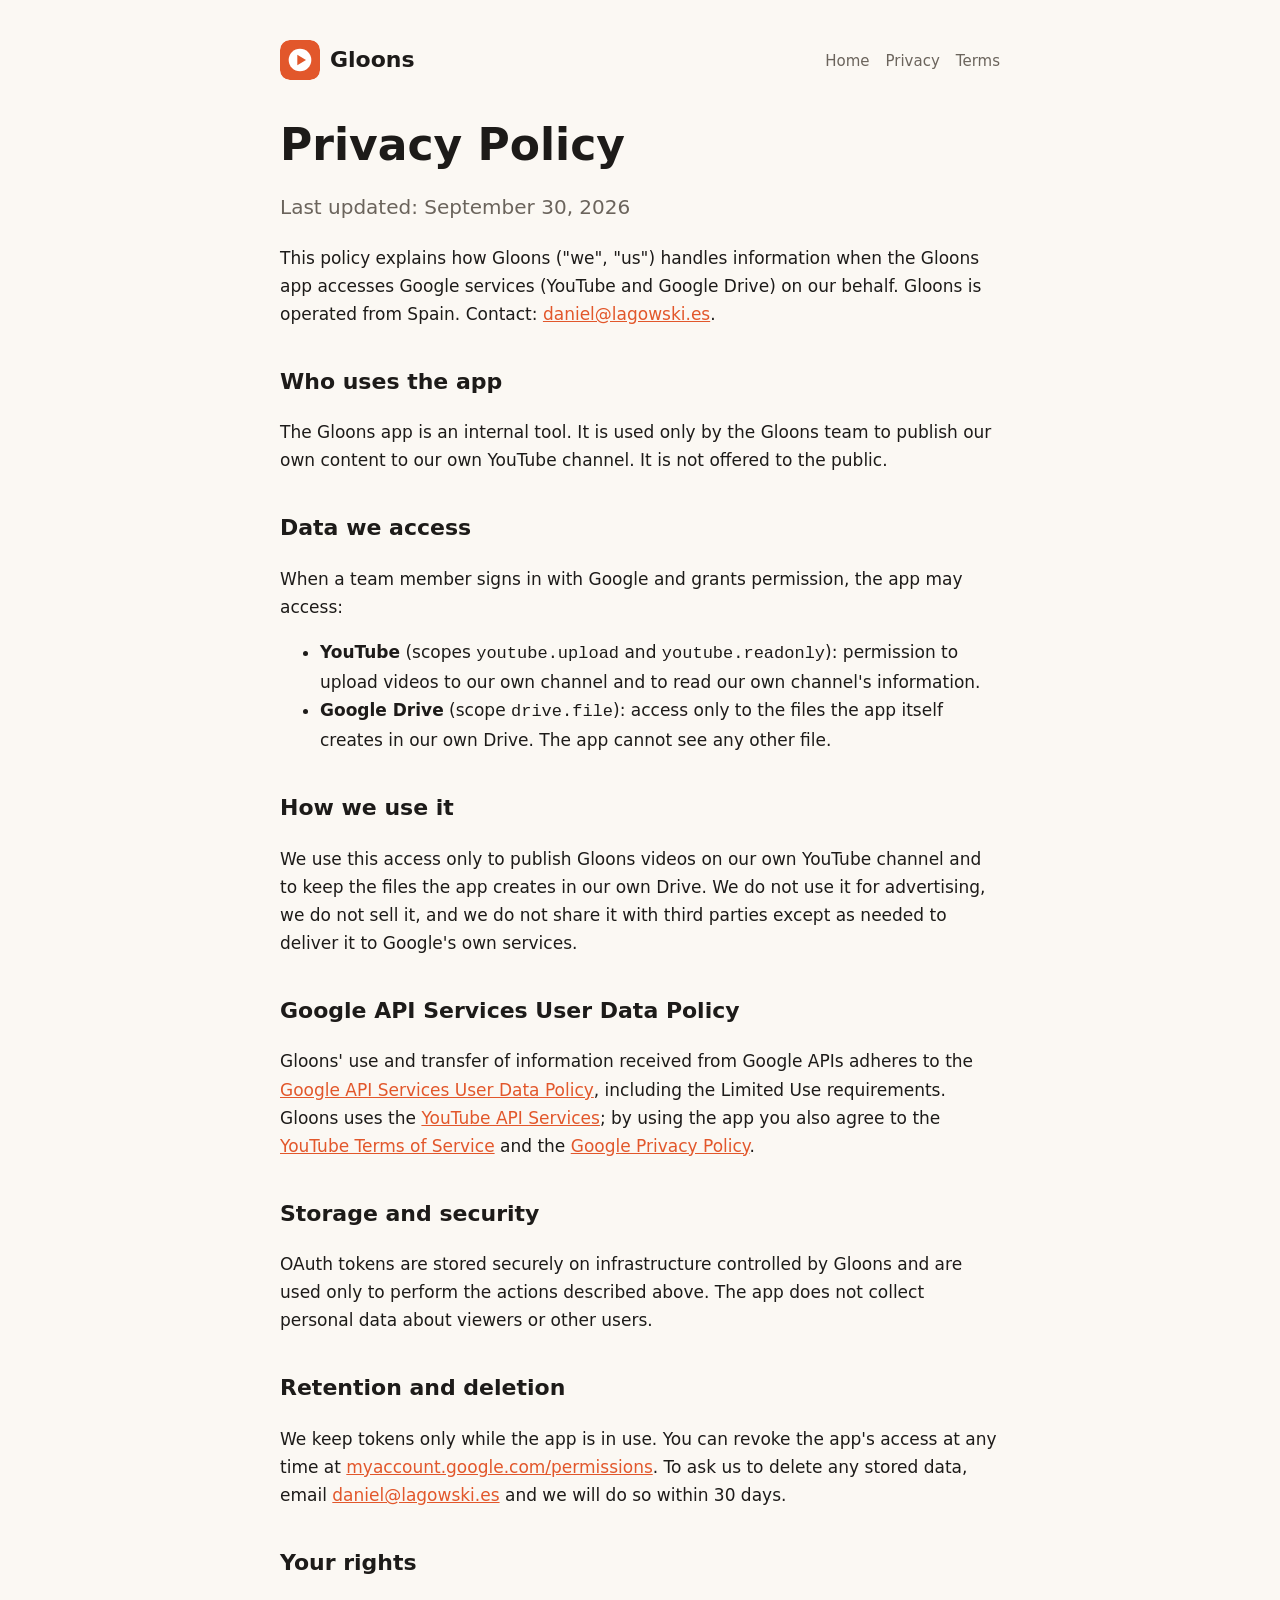
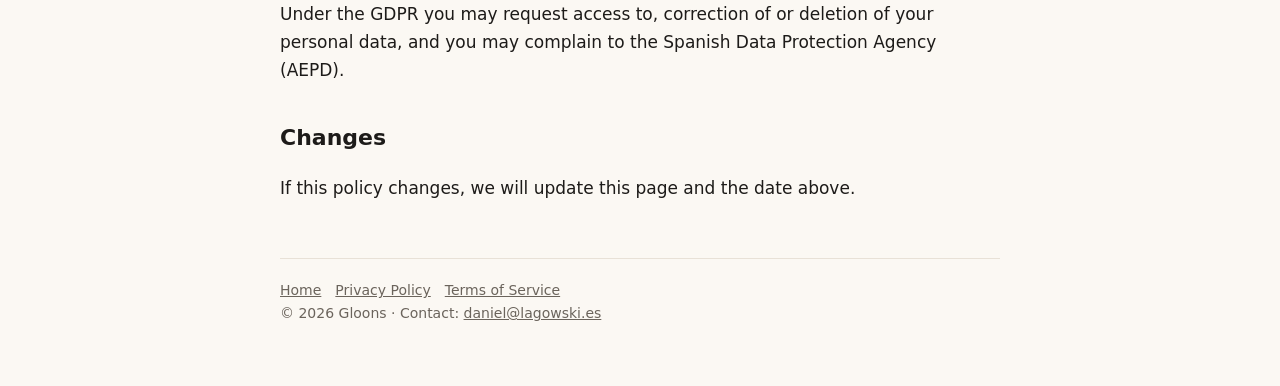
==== privacy.html @ 2d273062 "Gloons site: home, privacy policy and terms (for the Google OAuth app) Co-Authored-By: Claude Opus 5" ====
<!doctype html><html lang="en"><head><meta charset="utf-8"><meta name="viewport" content="width=device-width,initial-scale=1"><title>Privacy Policy - Gloons</title><meta name="description" content="How the Gloons app handles data."><link rel="icon" href="/logo.svg"><link rel="stylesheet" href="/style.css"></head><body><div class="wrap"><header><a class="brand" href="/"><img src="/logo.svg" alt="Gloons logo">Gloons</a><nav><a href="/">Home</a><a href="/privacy.html">Privacy</a><a href="/terms.html">Terms</a></nav></header>
<h1>Privacy Policy</h1><p class="lead">Last updated: September 30, 2026</p>
<p>This policy explains how Gloons ("we", "us") handles information when the Gloons app accesses Google services (YouTube and Google Drive) on our behalf. Gloons is operated from Spain. Contact: <a href="mailto:daniel@lagowski.es">daniel@lagowski.es</a>.</p>
<h2>Who uses the app</h2><p>The Gloons app is an internal tool. It is used only by the Gloons team to publish our own content to our own YouTube channel. It is not offered to the public.</p>
<h2>Data we access</h2><p>When a team member signs in with Google and grants permission, the app may access:</p>
<ul><li><strong>YouTube</strong> (scopes <code>youtube.upload</code> and <code>youtube.readonly</code>): permission to upload videos to our own channel and to read our own channel's information.</li>
<li><strong>Google Drive</strong> (scope <code>drive.file</code>): access only to the files the app itself creates in our own Drive. The app cannot see any other file.</li></ul>
<h2>How we use it</h2><p>We use this access only to publish Gloons videos on our own YouTube channel and to keep the files the app creates in our own Drive. We do not use it for advertising, we do not sell it, and we do not share it with third parties except as needed to deliver it to Google's own services.</p>
<h2>Google API Services User Data Policy</h2><p>Gloons' use and transfer of information received from Google APIs adheres to the <a href="https://developers.google.com/terms/api-services-user-data-policy">Google API Services User Data Policy</a>, including the Limited Use requirements. Gloons uses the <a href="https://developers.google.com/youtube/terms/api-services-terms-of-service">YouTube API Services</a>; by using the app you also agree to the <a href="https://www.youtube.com/t/terms">YouTube Terms of Service</a> and the <a href="https://policies.google.com/privacy">Google Privacy Policy</a>.</p>
<h2>Storage and security</h2><p>OAuth tokens are stored securely on infrastructure controlled by Gloons and are used only to perform the actions described above. The app does not collect personal data about viewers or other users.</p>
<h2>Retention and deletion</h2><p>We keep tokens only while the app is in use. You can revoke the app's access at any time at <a href="https://myaccount.google.com/permissions">myaccount.google.com/permissions</a>. To ask us to delete any stored data, email <a href="mailto:daniel@lagowski.es">daniel@lagowski.es</a> and we will do so within 30 days.</p>
<h2>Your rights</h2><p>Under the GDPR you may request access to, correction of or deletion of your personal data, and you may complain to the Spanish Data Protection Agency (AEPD).</p>
<h2>Changes</h2><p>If this policy changes, we will update this page and the date above.</p>
<footer><a href="/">Home</a><a href="/privacy.html">Privacy Policy</a><a href="/terms.html">Terms of Service</a><br>&copy; 2026 Gloons &middot; Contact: <a href="mailto:daniel@lagowski.es">daniel@lagowski.es</a></footer></div></body></html>
---- style.css ----
:root{--bg:#fbf8f3;--fg:#1d1b19;--muted:#6b645c;--accent:#e2572b;--card:#fff;--line:#e8e1d7}
@media (prefers-color-scheme:dark){:root{--bg:#161412;--fg:#f1ece6;--muted:#a79f95;--accent:#ff7a4d;--card:#1f1c19;--line:#2e2a26}}
*{box-sizing:border-box}body{margin:0;background:var(--bg);color:var(--fg);font:17px/1.65 system-ui,-apple-system,"Segoe UI",Roboto,sans-serif}
.wrap{max-width:760px;margin:0 auto;padding:40px 20px 64px}
header{display:flex;align-items:center;justify-content:space-between;gap:16px;flex-wrap:wrap;margin-bottom:40px}
.brand{display:flex;align-items:center;gap:10px;font-weight:800;font-size:22px;color:var(--fg);text-decoration:none}
.brand img{width:40px;height:40px;border-radius:10px}
nav a{color:var(--muted);text-decoration:none;margin-left:16px;font-size:15px}nav a:hover{color:var(--accent)}
h1{font-size:clamp(30px,6vw,44px);line-height:1.15;margin:0 0 12px}h2{margin-top:36px;font-size:22px}
.lead{font-size:20px;color:var(--muted)}a{color:var(--accent)}
.card{background:var(--card);border:1px solid var(--line);border-radius:14px;padding:20px 22px;margin:20px 0}
footer{margin-top:56px;padding-top:20px;border-top:1px solid var(--line);color:var(--muted);font-size:14px}
footer a{color:var(--muted);margin-right:14px}
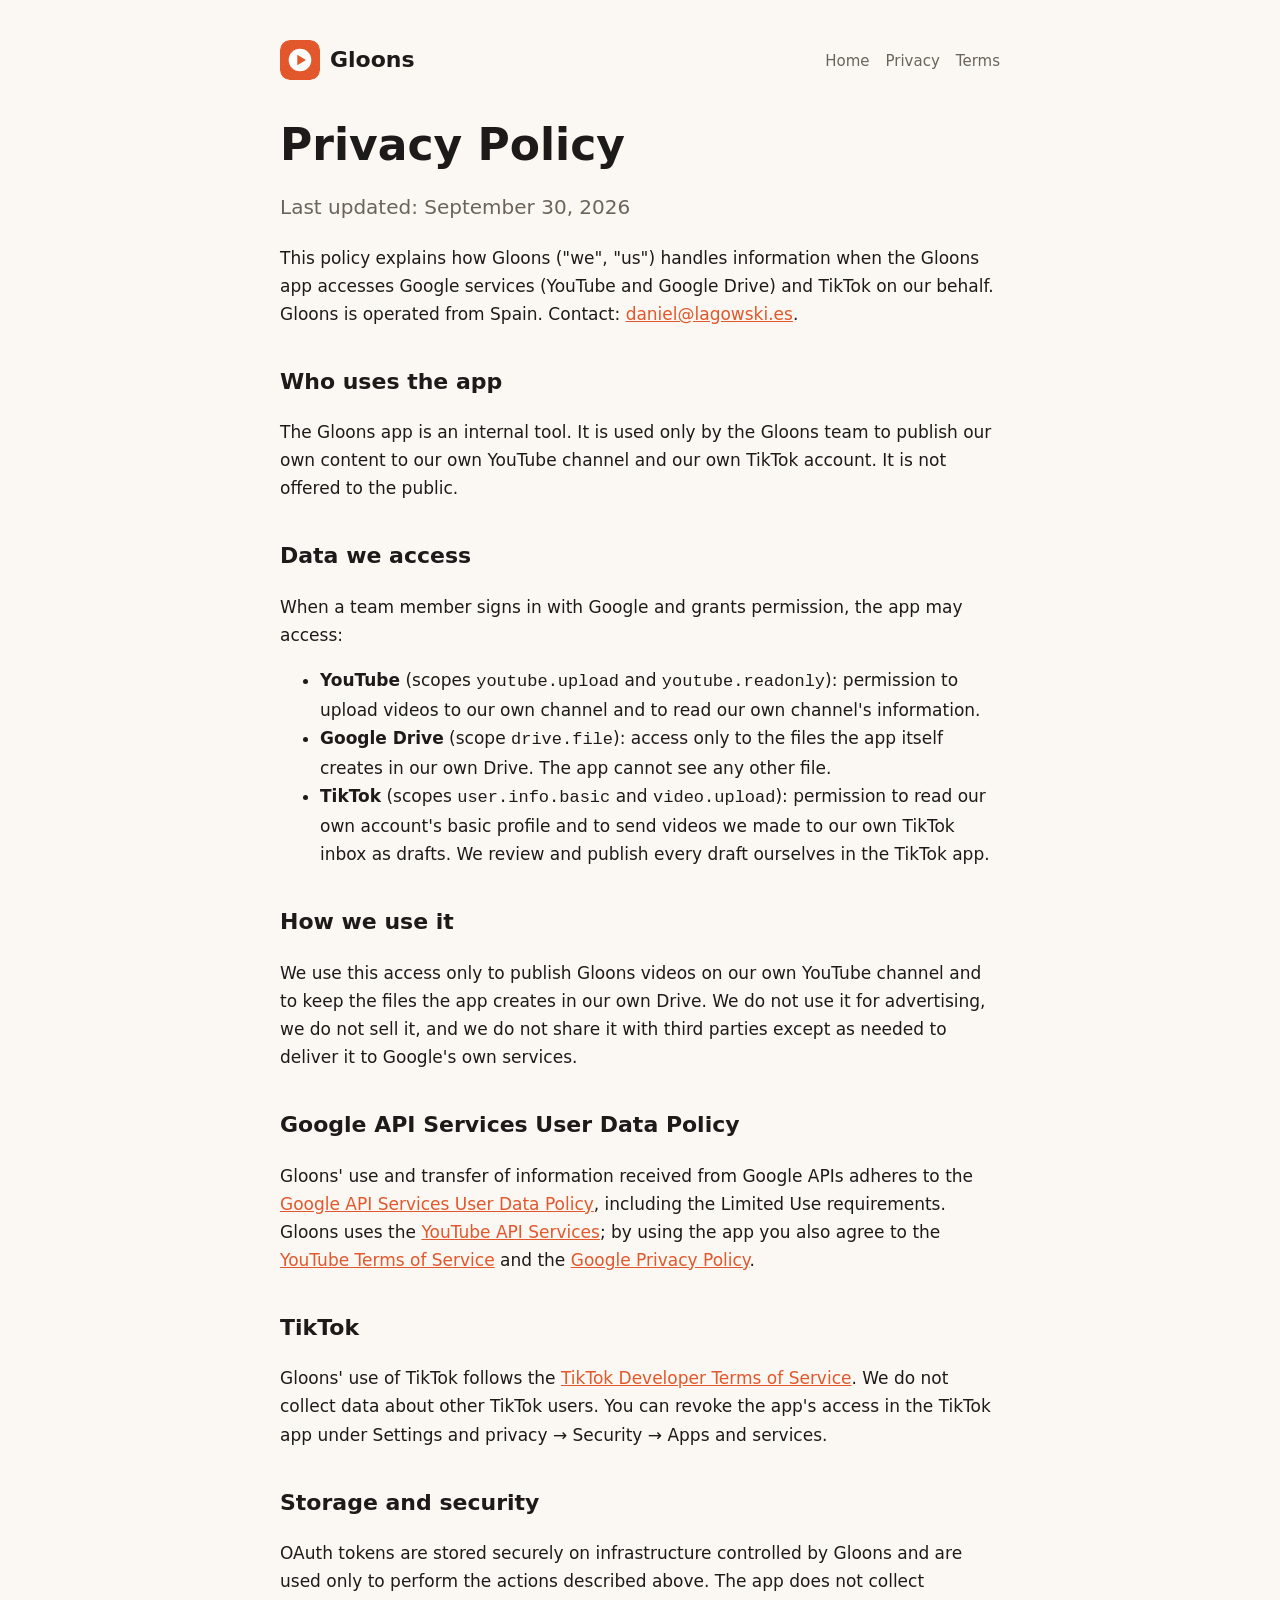
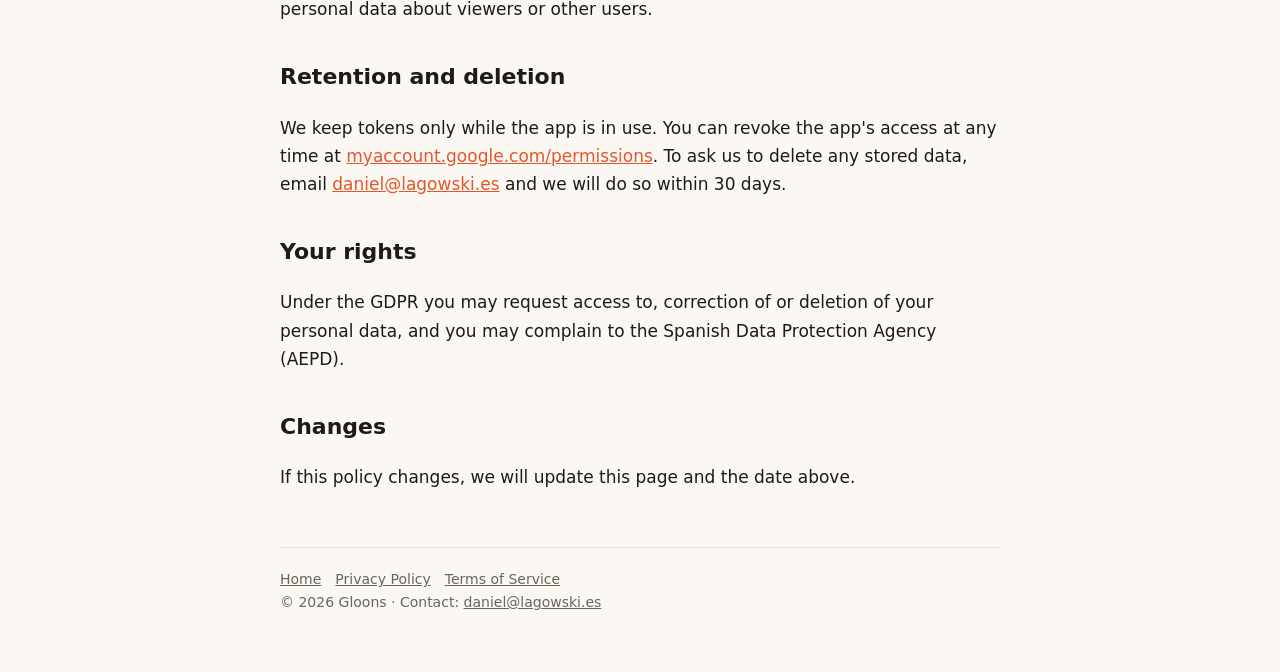
==== commit 0cce8342: "TikTok: privacy section (user.info.basic, video.upload to own drafts) and OAuth callback page" ====
--- a/privacy.html
+++ b/privacy.html
@@ -1,14 +1,16 @@
-<!doctype html><html lang="en"><head><meta charset="utf-8"><meta name="viewport" content="width=device-width,initial-scale=1"><title>Privacy Policy - Gloons</title><meta name="description" content="How the Gloons app handles data."><link rel="icon" href="/logo.svg"><link rel="stylesheet" href="/style.css"></head><body><div class="wrap"><header><a class="brand" href="/"><img src="/logo.svg" alt="Gloons logo">Gloons</a><nav><a href="/">Home</a><a href="/privacy.html">Privacy</a><a href="/terms.html">Terms</a></nav></header>
+<!doctype html><html lang="en"><head><meta charset="utf-8"><meta name="viewport" content="width=device-width,initial-scale=1"><title>Privacy Policy - Gloons</title><meta name="description" content="How the Gloons app handles data."><link rel="icon" href="logo.svg"><link rel="stylesheet" href="style.css"></head><body><div class="wrap"><header><a class="brand" href="./"><img src="logo.svg" alt="Gloons logo">Gloons</a><nav><a href="./">Home</a><a href="privacy.html">Privacy</a><a href="terms.html">Terms</a></nav></header>
 <h1>Privacy Policy</h1><p class="lead">Last updated: September 30, 2026</p>
-<p>This policy explains how Gloons ("we", "us") handles information when the Gloons app accesses Google services (YouTube and Google Drive) on our behalf. Gloons is operated from Spain. Contact: <a href="mailto:daniel@lagowski.es">daniel@lagowski.es</a>.</p>
-<h2>Who uses the app</h2><p>The Gloons app is an internal tool. It is used only by the Gloons team to publish our own content to our own YouTube channel. It is not offered to the public.</p>
+<p>This policy explains how Gloons ("we", "us") handles information when the Gloons app accesses Google services (YouTube and Google Drive) and TikTok on our behalf. Gloons is operated from Spain. Contact: <a href="mailto:daniel@lagowski.es">daniel@lagowski.es</a>.</p>
+<h2>Who uses the app</h2><p>The Gloons app is an internal tool. It is used only by the Gloons team to publish our own content to our own YouTube channel and our own TikTok account. It is not offered to the public.</p>
 <h2>Data we access</h2><p>When a team member signs in with Google and grants permission, the app may access:</p>
 <ul><li><strong>YouTube</strong> (scopes <code>youtube.upload</code> and <code>youtube.readonly</code>): permission to upload videos to our own channel and to read our own channel's information.</li>
-<li><strong>Google Drive</strong> (scope <code>drive.file</code>): access only to the files the app itself creates in our own Drive. The app cannot see any other file.</li></ul>
+<li><strong>Google Drive</strong> (scope <code>drive.file</code>): access only to the files the app itself creates in our own Drive. The app cannot see any other file.</li>
+<li><strong>TikTok</strong> (scopes <code>user.info.basic</code> and <code>video.upload</code>): permission to read our own account's basic profile and to send videos we made to our own TikTok inbox as drafts. We review and publish every draft ourselves in the TikTok app.</li></ul>
 <h2>How we use it</h2><p>We use this access only to publish Gloons videos on our own YouTube channel and to keep the files the app creates in our own Drive. We do not use it for advertising, we do not sell it, and we do not share it with third parties except as needed to deliver it to Google's own services.</p>
 <h2>Google API Services User Data Policy</h2><p>Gloons' use and transfer of information received from Google APIs adheres to the <a href="https://developers.google.com/terms/api-services-user-data-policy">Google API Services User Data Policy</a>, including the Limited Use requirements. Gloons uses the <a href="https://developers.google.com/youtube/terms/api-services-terms-of-service">YouTube API Services</a>; by using the app you also agree to the <a href="https://www.youtube.com/t/terms">YouTube Terms of Service</a> and the <a href="https://policies.google.com/privacy">Google Privacy Policy</a>.</p>
+<h2>TikTok</h2><p>Gloons' use of TikTok follows the <a href="https://www.tiktok.com/legal/page/global/tik-tok-developer-terms-of-service/en">TikTok Developer Terms of Service</a>. We do not collect data about other TikTok users. You can revoke the app's access in the TikTok app under Settings and privacy &rarr; Security &rarr; Apps and services.</p>
 <h2>Storage and security</h2><p>OAuth tokens are stored securely on infrastructure controlled by Gloons and are used only to perform the actions described above. The app does not collect personal data about viewers or other users.</p>
 <h2>Retention and deletion</h2><p>We keep tokens only while the app is in use. You can revoke the app's access at any time at <a href="https://myaccount.google.com/permissions">myaccount.google.com/permissions</a>. To ask us to delete any stored data, email <a href="mailto:daniel@lagowski.es">daniel@lagowski.es</a> and we will do so within 30 days.</p>
 <h2>Your rights</h2><p>Under the GDPR you may request access to, correction of or deletion of your personal data, and you may complain to the Spanish Data Protection Agency (AEPD).</p>
 <h2>Changes</h2><p>If this policy changes, we will update this page and the date above.</p>
-<footer><a href="/">Home</a><a href="/privacy.html">Privacy Policy</a><a href="/terms.html">Terms of Service</a><br>&copy; 2026 Gloons &middot; Contact: <a href="mailto:daniel@lagowski.es">daniel@lagowski.es</a></footer></div></body></html>
+<footer><a href="./">Home</a><a href="privacy.html">Privacy Policy</a><a href="terms.html">Terms of Service</a><br>&copy; 2026 Gloons &middot; Contact: <a href="mailto:daniel@lagowski.es">daniel@lagowski.es</a></footer></div></body></html>
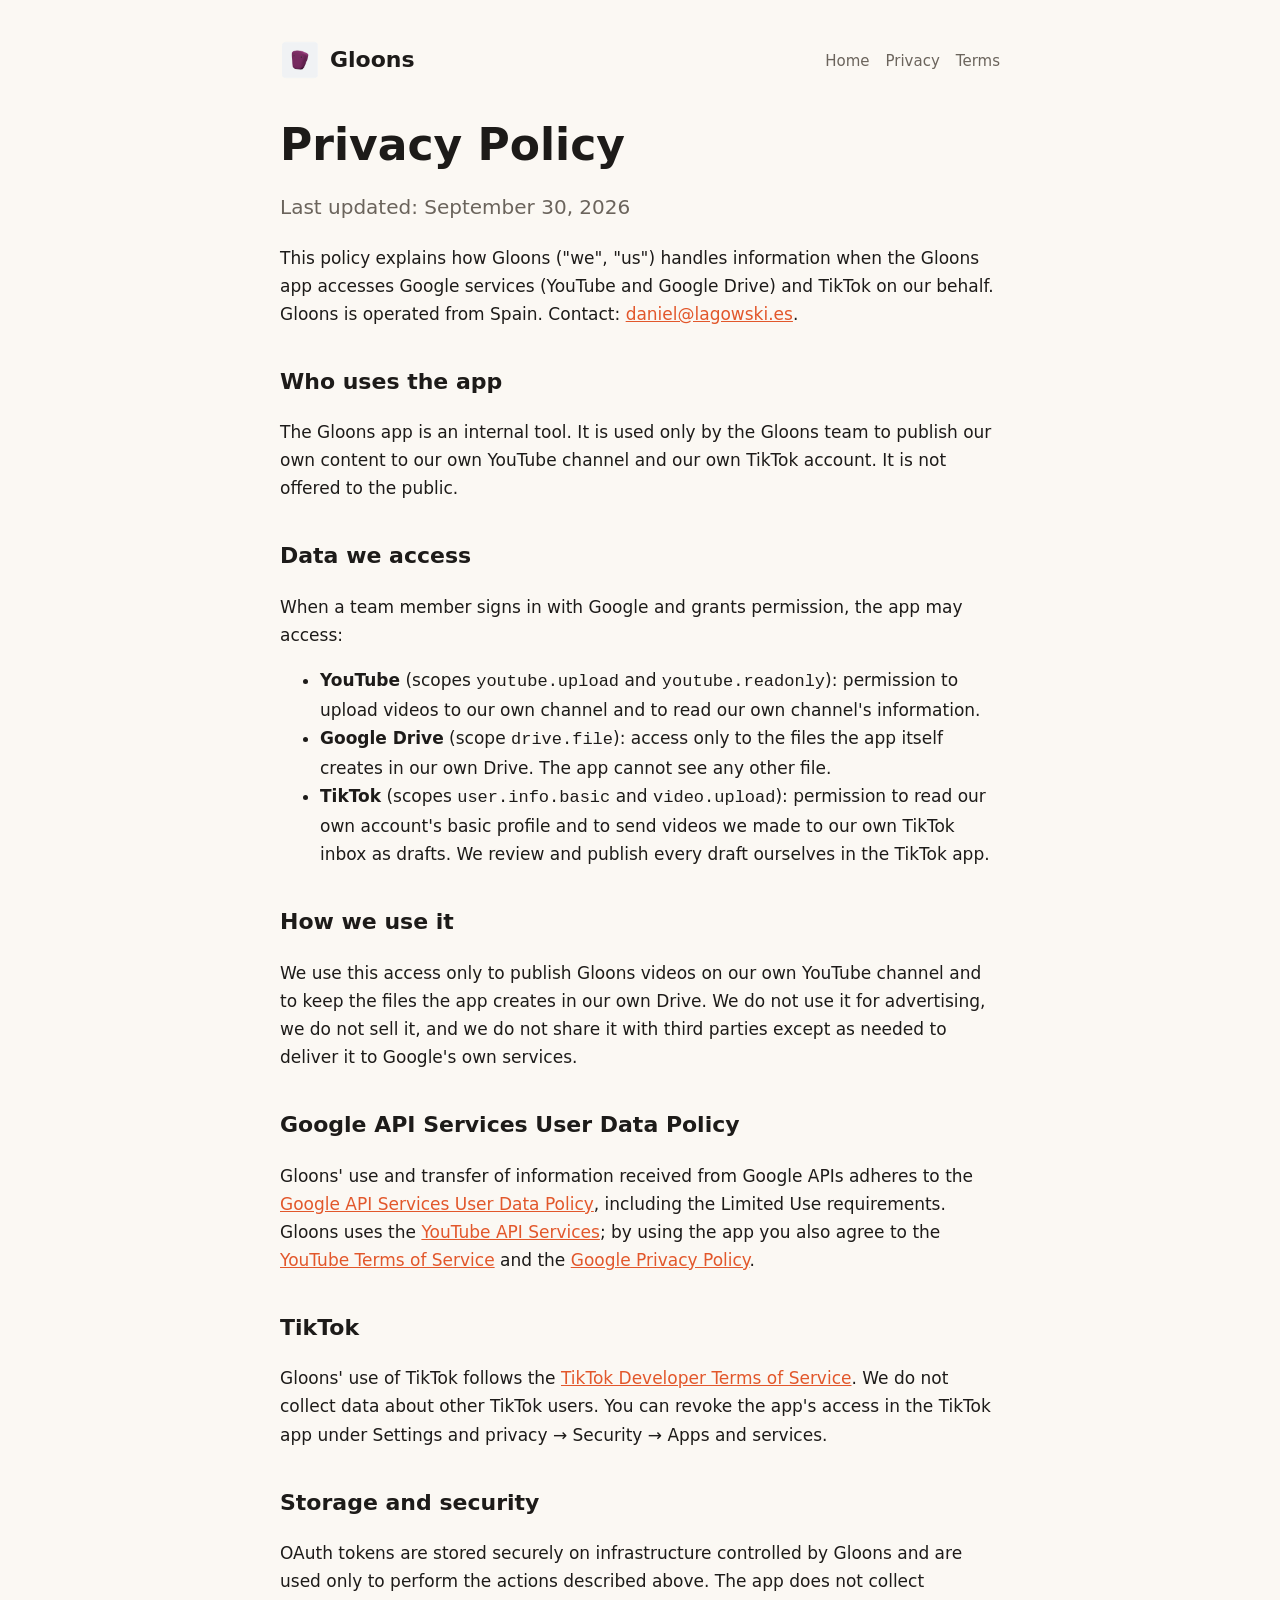
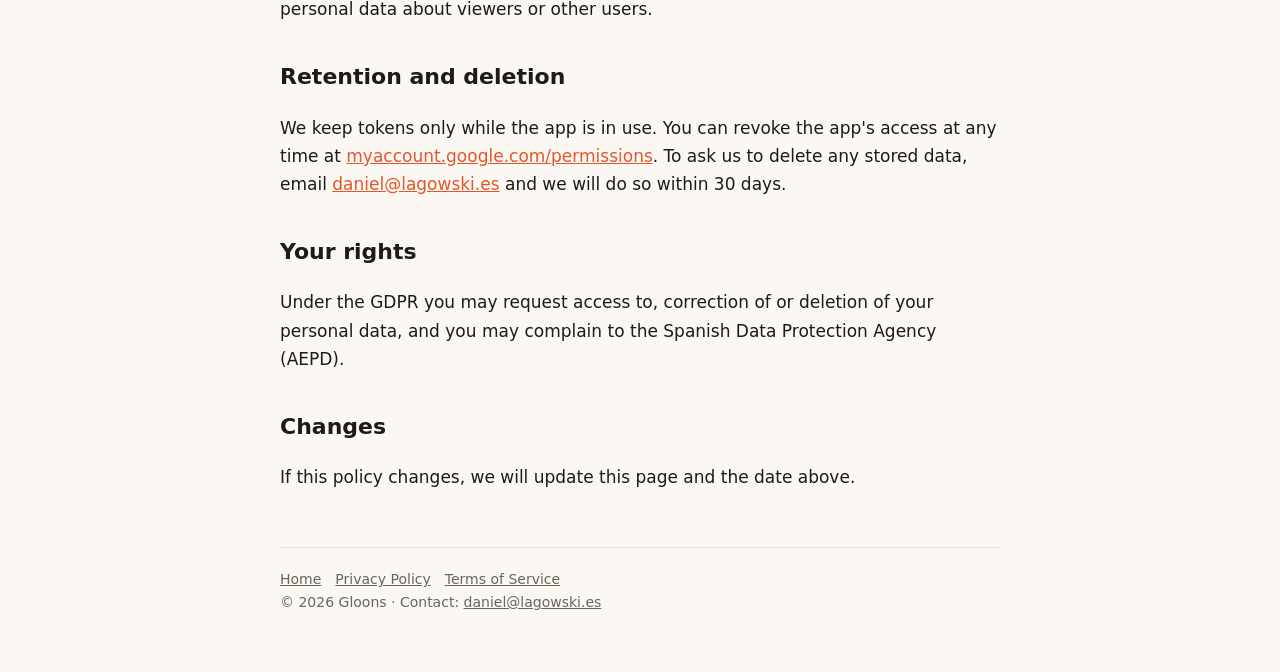
==== commit fe424354: "Logo: the purple Gloons character (same as the TikTok profile and app icon) replaces the placeholder" ====
--- a/privacy.html
+++ b/privacy.html
@@ -1,4 +1,4 @@
-<!doctype html><html lang="en"><head><meta charset="utf-8"><meta name="viewport" content="width=device-width,initial-scale=1"><title>Privacy Policy - Gloons</title><meta name="description" content="How the Gloons app handles data."><link rel="icon" href="logo.svg"><link rel="stylesheet" href="style.css"></head><body><div class="wrap"><header><a class="brand" href="./"><img src="logo.svg" alt="Gloons logo">Gloons</a><nav><a href="./">Home</a><a href="privacy.html">Privacy</a><a href="terms.html">Terms</a></nav></header>
+<!doctype html><html lang="en"><head><meta charset="utf-8"><meta name="viewport" content="width=device-width,initial-scale=1"><title>Privacy Policy - Gloons</title><meta name="description" content="How the Gloons app handles data."><link rel="icon" href="favicon.png"><link rel="stylesheet" href="style.css"></head><body><div class="wrap"><header><a class="brand" href="./"><img src="logo.png" alt="Gloons logo">Gloons</a><nav><a href="./">Home</a><a href="privacy.html">Privacy</a><a href="terms.html">Terms</a></nav></header>
 <h1>Privacy Policy</h1><p class="lead">Last updated: September 30, 2026</p>
 <p>This policy explains how Gloons ("we", "us") handles information when the Gloons app accesses Google services (YouTube and Google Drive) and TikTok on our behalf. Gloons is operated from Spain. Contact: <a href="mailto:daniel@lagowski.es">daniel@lagowski.es</a>.</p>
 <h2>Who uses the app</h2><p>The Gloons app is an internal tool. It is used only by the Gloons team to publish our own content to our own YouTube channel and our own TikTok account. It is not offered to the public.</p>
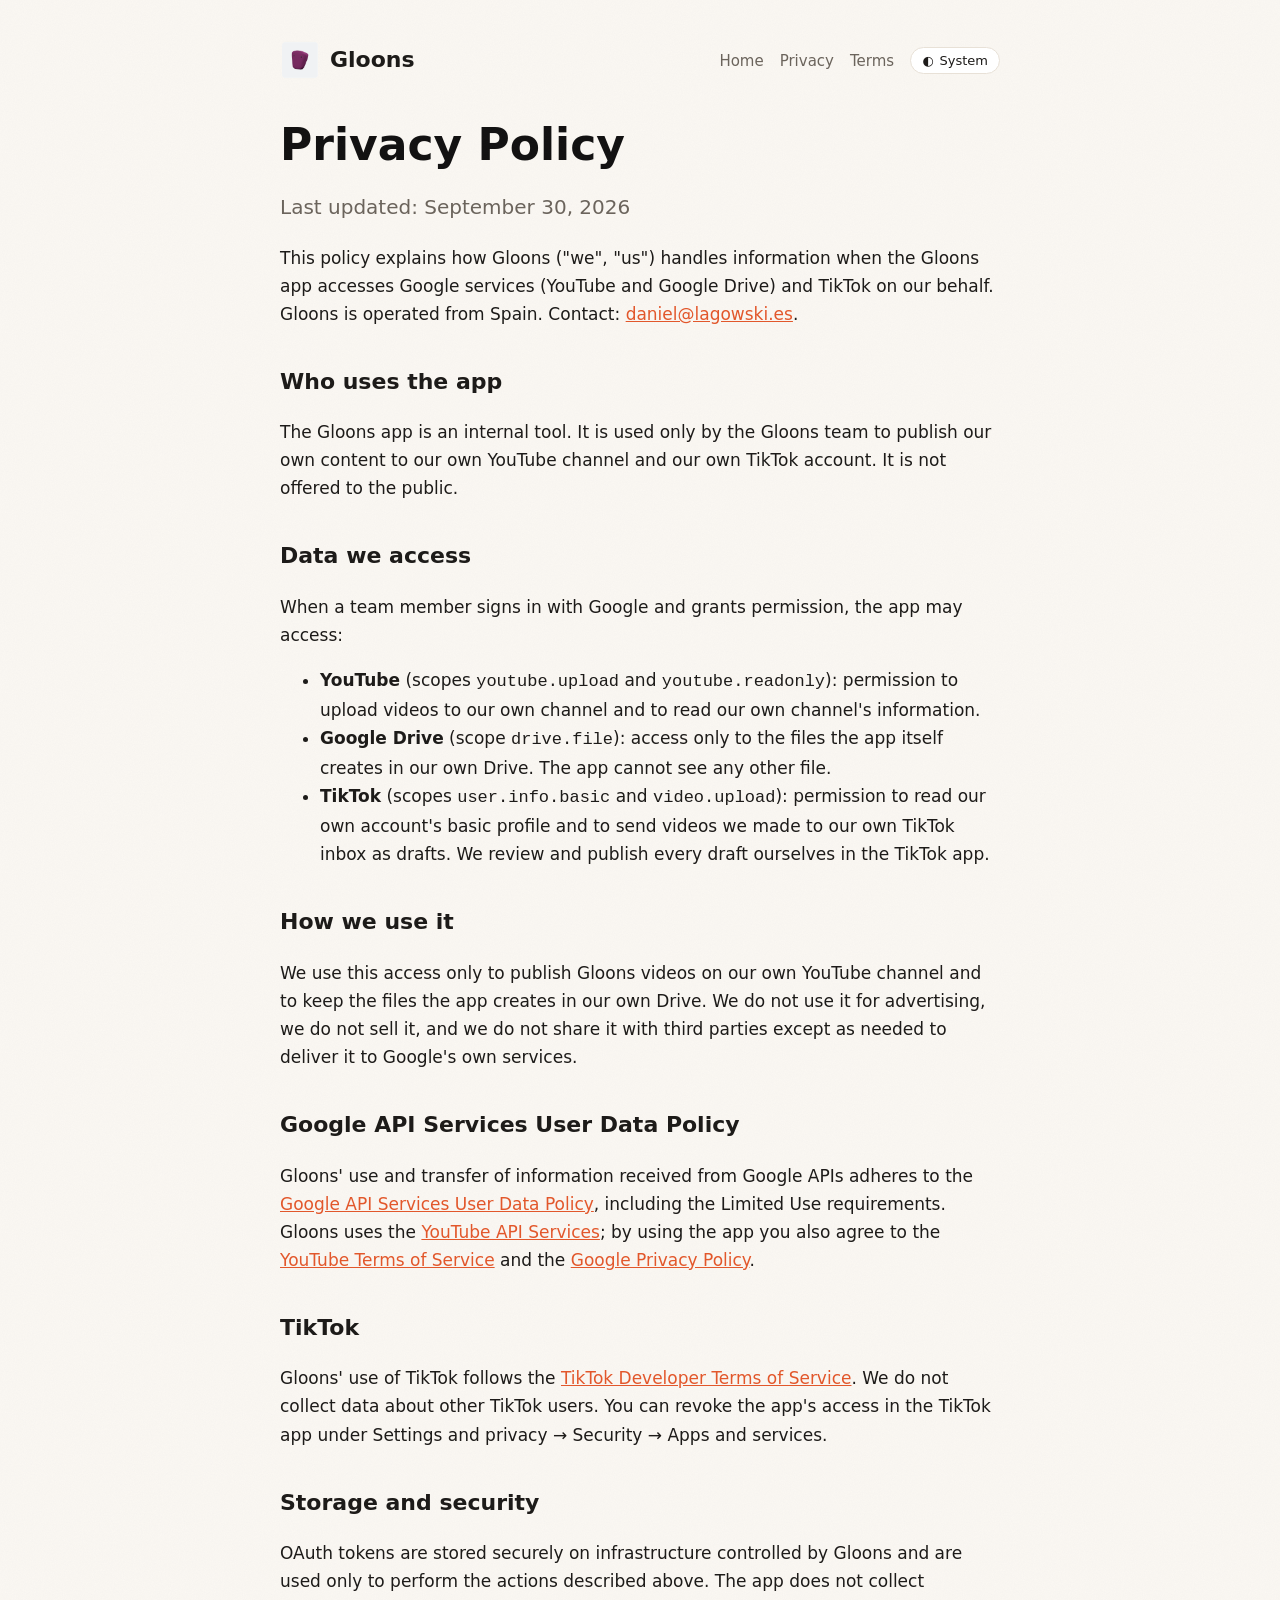
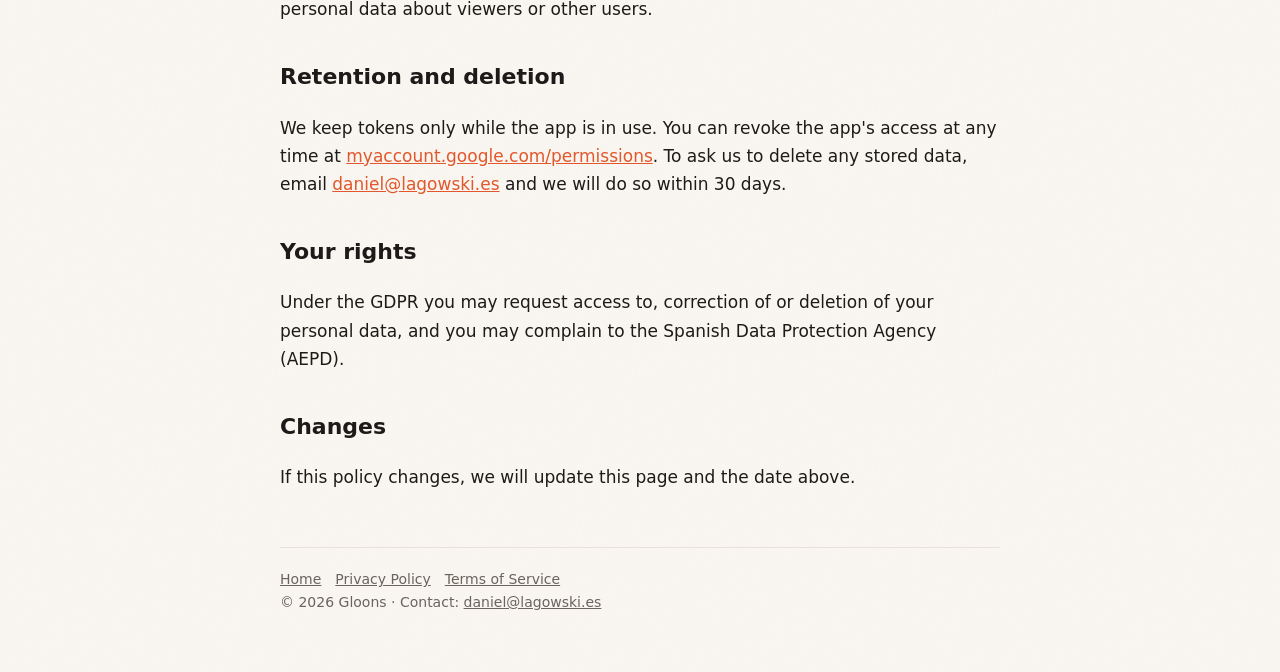
==== commit 2e3d2e69: "feat: light/dark/system theme switch with grain and blend-mode hero (#1) Dark token set under :root[" ====
--- a/privacy.html
+++ b/privacy.html
@@ -1,4 +1,4 @@
-<!doctype html><html lang="en"><head><meta charset="utf-8"><meta name="viewport" content="width=device-width,initial-scale=1"><title>Privacy Policy - Gloons</title><meta name="description" content="How the Gloons app handles data."><link rel="icon" href="favicon.png"><link rel="stylesheet" href="style.css"></head><body><div class="wrap"><header><a class="brand" href="./"><img src="logo.png" alt="Gloons logo">Gloons</a><nav><a href="./">Home</a><a href="privacy.html">Privacy</a><a href="terms.html">Terms</a></nav></header>
+<!doctype html><html lang="en"><head><meta charset="utf-8"><meta name="viewport" content="width=device-width,initial-scale=1"><title>Privacy Policy - Gloons</title><meta name="description" content="How the Gloons app handles data."><link rel="icon" href="favicon.png"><script>(function(){try{var t=localStorage.getItem("theme");if(t==="light"||t==="dark")document.documentElement.setAttribute("data-theme",t)}catch(e){}})()</script><link rel="stylesheet" href="style.css"></head><body><div class="wrap"><header><a class="brand" href="./"><img src="logo.png" alt="Gloons logo">Gloons</a><nav><a href="./">Home</a><a href="privacy.html">Privacy</a><a href="terms.html">Terms</a></nav><button class="theme-toggle" type="button" aria-label="Theme: system"><span aria-hidden="true">&#9680;</span></button></header>
 <h1>Privacy Policy</h1><p class="lead">Last updated: September 30, 2026</p>
 <p>This policy explains how Gloons ("we", "us") handles information when the Gloons app accesses Google services (YouTube and Google Drive) and TikTok on our behalf. Gloons is operated from Spain. Contact: <a href="mailto:daniel@lagowski.es">daniel@lagowski.es</a>.</p>
 <h2>Who uses the app</h2><p>The Gloons app is an internal tool. It is used only by the Gloons team to publish our own content to our own YouTube channel and our own TikTok account. It is not offered to the public.</p>
@@ -13,4 +13,4 @@
 <h2>Retention and deletion</h2><p>We keep tokens only while the app is in use. You can revoke the app's access at any time at <a href="https://myaccount.google.com/permissions">myaccount.google.com/permissions</a>. To ask us to delete any stored data, email <a href="mailto:daniel@lagowski.es">daniel@lagowski.es</a> and we will do so within 30 days.</p>
 <h2>Your rights</h2><p>Under the GDPR you may request access to, correction of or deletion of your personal data, and you may complain to the Spanish Data Protection Agency (AEPD).</p>
 <h2>Changes</h2><p>If this policy changes, we will update this page and the date above.</p>
-<footer><a href="./">Home</a><a href="privacy.html">Privacy Policy</a><a href="terms.html">Terms of Service</a><br>&copy; 2026 Gloons &middot; Contact: <a href="mailto:daniel@lagowski.es">daniel@lagowski.es</a></footer></div></body></html>
+<footer><a href="./">Home</a><a href="privacy.html">Privacy Policy</a><a href="terms.html">Terms of Service</a><br>&copy; 2026 Gloons &middot; Contact: <a href="mailto:daniel@lagowski.es">daniel@lagowski.es</a></footer></div><script src="theme.js" defer></script></body></html>
--- a/style.css
+++ b/style.css
@@ -1,13 +1,24 @@
-:root{--bg:#fbf8f3;--fg:#1d1b19;--muted:#6b645c;--accent:#e2572b;--card:#fff;--line:#e8e1d7}
-@media (prefers-color-scheme:dark){:root{--bg:#161412;--fg:#f1ece6;--muted:#a79f95;--accent:#ff7a4d;--card:#1f1c19;--line:#2e2a26}}
-*{box-sizing:border-box}body{margin:0;background:var(--bg);color:var(--fg);font:17px/1.65 system-ui,-apple-system,"Segoe UI",Roboto,sans-serif}
+:root{--bg:#fbf8f3;--fg:#1d1b19;--muted:#6b645c;--accent:#e2572b;--card:#fff;--line:#e8e1d7;--hero-ink:#e6e4df;--wipe:rgba(226,87,43,.22);--grain:url("data:image/svg+xml,%3Csvg xmlns='http://www.w3.org/2000/svg' width='180' height='180'%3E%3Cfilter id='n'%3E%3CfeTurbulence type='fractalNoise' baseFrequency='.9' numOctaves='3' stitchTiles='stitch'/%3E%3CfeColorMatrix values='0 0 0 0 .5 0 0 0 0 .5 0 0 0 0 .5 0 0 0 .07 0'/%3E%3C/filter%3E%3Crect width='100%25' height='100%25' filter='url(%23n)'/%3E%3C/svg%3E")}
+:root[data-theme="dark"]{--bg:#141317;--fg:#e6e4df;--muted:#a9a6a0;--accent:#e2572b;--card:#1c1b20;--line:#2c2a31}
+@media (prefers-color-scheme:dark){:root:not([data-theme="light"]){--bg:#141317;--fg:#e6e4df;--muted:#a9a6a0;--accent:#e2572b;--card:#1c1b20;--line:#2c2a31}}
+*{box-sizing:border-box}html{background:var(--bg)}body{margin:0;min-height:100vh;isolation:isolate;background:var(--grain),var(--bg);color:var(--fg);font:17px/1.65 system-ui,-apple-system,"Segoe UI",Roboto,sans-serif}
 .wrap{max-width:760px;margin:0 auto;padding:40px 20px 64px}
-header{display:flex;align-items:center;justify-content:space-between;gap:16px;flex-wrap:wrap;margin-bottom:40px}
+header{display:flex;align-items:center;gap:16px;flex-wrap:wrap;margin-bottom:40px}
 .brand{display:flex;align-items:center;gap:10px;font-weight:800;font-size:22px;color:var(--fg);text-decoration:none}
 .brand img{width:40px;height:40px;border-radius:10px}
-nav a{color:var(--muted);text-decoration:none;margin-left:16px;font-size:15px}nav a:hover{color:var(--accent)}
+nav{margin-left:auto}nav a{color:var(--muted);text-decoration:none;margin-left:16px;font-size:15px}nav a:hover{color:var(--accent)}
+.theme-toggle{display:inline-flex;align-items:center;gap:6px;font:inherit;font-size:13px;line-height:1;color:var(--fg);background:var(--card);border:1px solid var(--line);border-radius:999px;padding:6px 11px;cursor:pointer}
+.theme-toggle:hover{border-color:var(--accent)}.theme-toggle:focus-visible{outline:2px solid var(--accent);outline-offset:2px}
+.theme-toggle::after{content:"System"}:root[data-theme="light"] .theme-toggle::after{content:"Light"}:root[data-theme="dark"] .theme-toggle::after{content:"Dark"}
 h1{font-size:clamp(30px,6vw,44px);line-height:1.15;margin:0 0 12px}h2{margin-top:36px;font-size:22px}
+@supports (mix-blend-mode:difference){h1{color:var(--hero-ink);mix-blend-mode:difference}}
 .lead{font-size:20px;color:var(--muted)}a{color:var(--accent)}
 .card{background:var(--card);border:1px solid var(--line);border-radius:14px;padding:20px 22px;margin:20px 0}
 footer{margin-top:56px;padding-top:20px;border-top:1px solid var(--line);color:var(--muted);font-size:14px}
 footer a{color:var(--muted);margin-right:14px}
+.theme-wipe{display:none}
+@media (prefers-reduced-motion:no-preference){
+.theme-switching,.theme-switching *{transition:background-color .25s ease,color .25s ease,border-color .25s ease}
+.theme-wipe{display:block;position:fixed;inset:0;z-index:10;pointer-events:none;background:linear-gradient(100deg,transparent 35%,var(--wipe) 50%,transparent 65%) no-repeat;background-size:300% 100%;animation:theme-wipe .25s ease-out forwards}
+@keyframes theme-wipe{from{background-position:100% 0}to{background-position:0 0}}
+}
